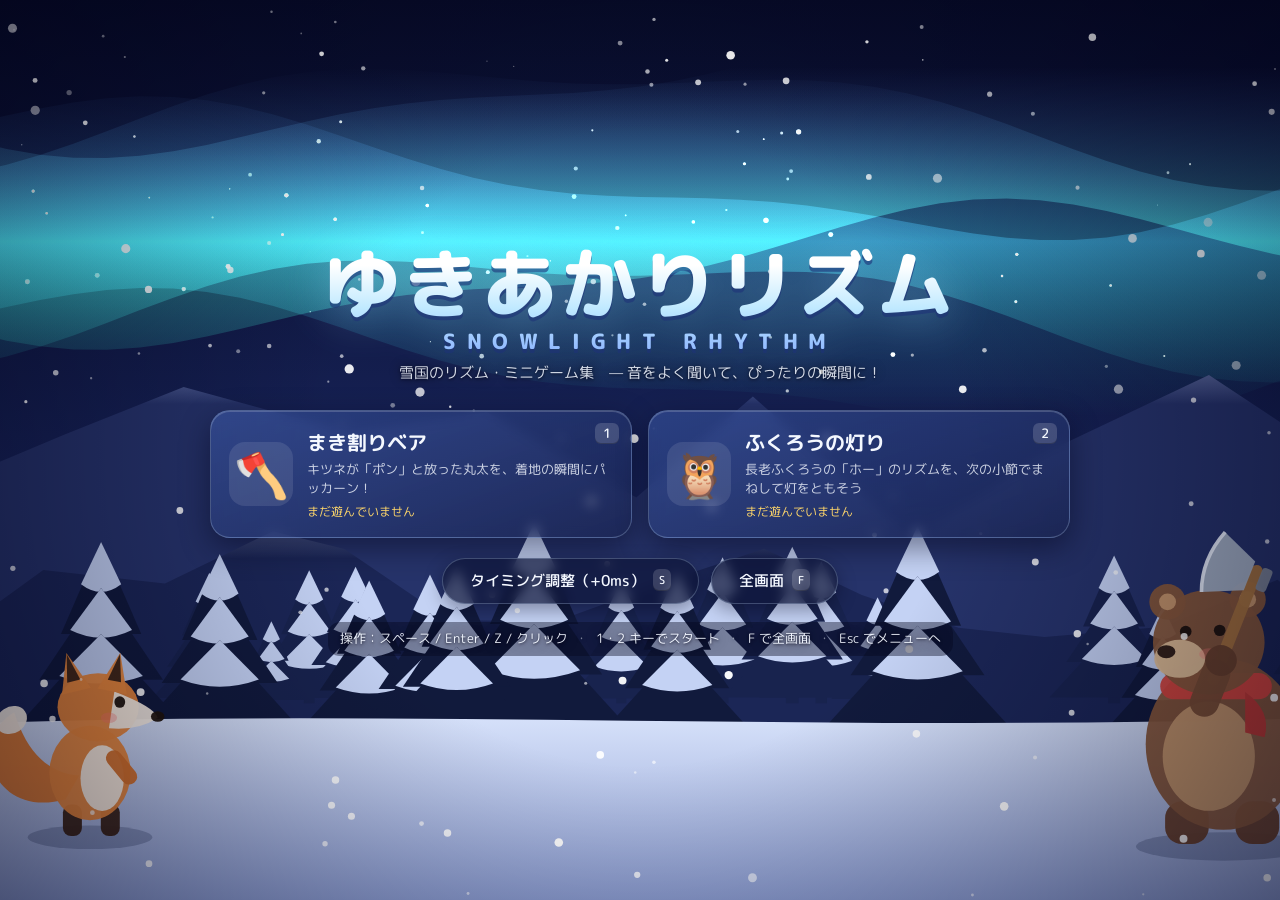
==== pc/index.html @ 42ff2d43 "ゆきあかりリズム：PC版とスマホ版の初版 雪国が舞台のリズム・ミニゲーム集（まき割りベア／ふくろうの灯り）。 入口ページ、PC版（キーボード操作・全画面）、スマホ版（タップ・縦横対応・振動・ホーム画面" ====
<!doctype html>
<html lang="ja">
<head>
<meta charset="utf-8">
<meta name="viewport" content="width=device-width,initial-scale=1">
<title>ゆきあかりリズム（PC版）</title>
<meta name="description" content="雪国が舞台のリズム・ミニゲーム集。音をよく聞いて、ぴったりの瞬間に押そう。">
<meta name="theme-color" content="#070b1f">
<link rel="icon" href="../icon.svg" type="image/svg+xml">
<link rel="preconnect" href="https://fonts.googleapis.com">
<link rel="preconnect" href="https://fonts.gstatic.com" crossorigin>
<link href="https://fonts.googleapis.com/css2?family=M+PLUS+Rounded+1c:wght@500;800&display=swap" rel="stylesheet">
<link rel="stylesheet" href="../style.css">
<link rel="stylesheet" href="../pc.css">
</head>
<body data-platform="pc">
<canvas id="game"></canvas>
<div id="ui"></div>
<script src="../game.js"></script>
</body>
</html>
---- style.css ----
:root {
  --snow: #f4f8ff;
  --ink: #18203f;
  --gold: #ffd76a;
  --ice: #9fe8ff;
  --glass: rgba(20, 30, 70, .55);
  --line: rgba(200, 225, 255, .25);
}
* { box-sizing: border-box; margin: 0; padding: 0; }
html, body {
  height: 100%;
  background: #070b1f;
  overflow: hidden;
  touch-action: manipulation;
  -webkit-user-select: none;
  user-select: none;
  -webkit-tap-highlight-color: transparent;
  -webkit-touch-callout: none;
}
body { font-family: 'M PLUS Rounded 1c', system-ui, sans-serif; color: var(--snow); }
/* 位置と大きさは game.js の resize() が決める */
canvas { position: fixed; display: block; }

#ui {
  position: fixed; inset: 0;
  display: flex; overflow-y: auto;
  padding: max(16px, env(safe-area-inset-top)) max(16px, env(safe-area-inset-right)) max(16px, env(safe-area-inset-bottom)) max(16px, env(safe-area-inset-left));
  pointer-events: none;
}
#ui:not(:empty) { pointer-events: auto; }
#ui > * { margin: auto; }
kbd {
  font: inherit; font-size: 11px; font-weight: 500; line-height: 1;
  padding: 3px 6px; margin-left: 8px; border-radius: 6px; vertical-align: 2px;
  background: rgba(255, 255, 255, .16); box-shadow: inset 0 -1px 0 rgba(0, 0, 0, .25);
}
button.btn:not(.ghost) kbd { background: rgba(0, 0, 0, .1); }

/* ---------- タイトル ---------- */
.menu { width: min(860px, 100%); text-align: center; animation: rise .6s cubic-bezier(.2, .9, .3, 1.2) both; }
.logo {
  font-size: clamp(40px, 8vw, 76px); font-weight: 800; letter-spacing: .04em; line-height: 1.05;
  background: linear-gradient(180deg, #fff 20%, #bfe9ff 60%, #8fb8ff);
  -webkit-background-clip: text; background-clip: text; color: transparent;
  filter: drop-shadow(0 4px 0 rgba(30, 50, 120, .6)) drop-shadow(0 0 24px rgba(150, 220, 255, .45));
}
.logo small { display: block; font-size: .28em; letter-spacing: .5em; margin-top: 6px; }
.tag { margin: 10px 0 26px; opacity: .85; font-size: 15px; }
.cards { display: grid; grid-template-columns: repeat(auto-fit, minmax(240px, 1fr)); gap: 16px; }
.card {
  font: inherit; color: inherit; cursor: pointer; text-align: left;
  display: grid; grid-template-columns: 64px 1fr; gap: 4px 14px; align-items: center;
  padding: 16px 18px; border-radius: 20px;
  background: linear-gradient(160deg, rgba(60, 90, 170, .55), rgba(25, 35, 80, .7));
  border: 1px solid var(--line);
  box-shadow: 0 10px 30px rgba(0, 0, 20, .45), inset 0 1px 0 rgba(255, 255, 255, .18);
  backdrop-filter: blur(6px);
  transition: transform .15s, box-shadow .15s;
}
.card:hover, .card:focus-visible { transform: translateY(-3px); box-shadow: 0 14px 34px rgba(0, 0, 20, .55), 0 0 0 2px rgba(159, 232, 255, .5); outline: none; }
.card .ico { grid-row: span 3; font-size: 44px; width: 64px; height: 64px; display: grid; place-items: center; border-radius: 16px; background: rgba(255, 255, 255, .1); }
.card b { font-size: 20px; }
.card small { font-size: 12.5px; opacity: .8; line-height: 1.5; }
.card em { font-style: normal; font-size: 12px; color: var(--gold); }
.row { display: flex; gap: 12px; justify-content: center; flex-wrap: wrap; margin-top: 20px; }
.tag, .hint { text-shadow: 0 1px 3px rgba(0, 0, 20, .9), 0 0 12px rgba(0, 0, 20, .7); }
.hint { margin-top: 18px; font-size: 12.5px; opacity: .9; line-height: 1.8; padding: 6px 12px; border-radius: 12px; background: rgba(7, 11, 31, .45); display: inline-block; }

button.btn {
  font: inherit; font-weight: 800; font-size: 17px; cursor: pointer;
  padding: 12px 28px; border-radius: 999px; border: 0; color: var(--ink);
  background: linear-gradient(180deg, #fff6d0, var(--gold));
  box-shadow: 0 5px 0 #c58a2a, 0 10px 20px rgba(0, 0, 0, .35);
  transition: transform .1s, box-shadow .1s;
}
button.btn:active { transform: translateY(4px); box-shadow: 0 1px 0 #c58a2a, 0 4px 10px rgba(0, 0, 0, .35); }
button.btn.ghost { color: var(--snow); background: rgba(14, 22, 58, .72); backdrop-filter: blur(6px); box-shadow: inset 0 0 0 1px var(--line), 0 6px 18px rgba(0, 0, 20, .35); font-weight: 500; font-size: 15px; }
.hint .sep { opacity: .5; margin: 0 .6em; }
body:not(.portrait) .only-portrait { display: none; }

/* ---------- パネル（結果・設定） ---------- */
.panel {
  width: min(520px, 100%); padding: 26px 26px 22px; border-radius: 24px; text-align: center;
  background: var(--glass); border: 1px solid var(--line); backdrop-filter: blur(10px);
  box-shadow: 0 20px 60px rgba(0, 0, 20, .6);
  animation: rise .5s cubic-bezier(.2, .9, .3, 1.2) both;
}
.panel h2 { font-size: 20px; opacity: .9; }
.score { font-size: 64px; font-weight: 800; line-height: 1.1; margin: 8px 0 2px; text-shadow: 0 0 20px rgba(159, 232, 255, .5); }
.score span { font-size: 22px; margin-left: 4px; }
.stars { font-size: 34px; letter-spacing: 6px; color: var(--gold); text-shadow: 0 0 14px rgba(255, 215, 106, .6); }
.stars i { font-style: normal; color: rgba(255, 255, 255, .2); text-shadow: none; }
.rank { font-size: 22px; font-weight: 800; margin: 2px 0 12px; }
.comments { list-style: none; text-align: left; display: grid; gap: 6px; margin: 0 auto 12px; max-width: 420px; }
.comments li { background: rgba(255, 255, 255, .08); border-radius: 12px; padding: 8px 12px; font-size: 14px; line-height: 1.5; }
.stats { font-size: 12.5px; opacity: .75; }
.best { font-size: 13px; color: var(--gold); margin-top: 4px; }
.panel p { font-size: 14px; line-height: 1.7; opacity: .9; }
.offset { font-size: 40px; font-weight: 800; margin: 10px 0; }
input[type=range] { width: 100%; accent-color: var(--ice); margin: 6px 0 4px; }

/* 背の低い画面（横向きスマホ・小さいウィンドウ）では詰める */
@media (max-height: 520px) {
  .logo { font-size: 38px; }
  .logo small { margin-top: 2px; }
  .tag { margin: 4px 0 12px; font-size: 13px; }
  .card { padding: 10px 14px; grid-template-columns: 48px 1fr; }
  .card .ico { width: 48px; height: 48px; font-size: 32px; }
  .card b { font-size: 17px; }
  .row { margin-top: 12px; }
  .hint { margin-top: 10px; }
  .panel { padding: 14px 20px; }
  .score { font-size: 44px; margin: 2px 0 0; }
  .stars { font-size: 24px; }
  .rank { font-size: 18px; margin-bottom: 6px; }
  .comments { gap: 4px; margin-bottom: 6px; }
  .comments li { padding: 5px 10px; font-size: 13px; }
  .panel .row { margin-top: 10px; }
  button.btn { padding: 9px 22px; font-size: 15px; }
}

@keyframes rise { from { opacity: 0; transform: translateY(24px) scale(.96); } to { opacity: 1; transform: none; } }
---- pc.css ----
/* PC版：キーボードとマウスで遊ぶ */
.card { position: relative; }
.card .key { position: absolute; top: 12px; right: 12px; margin: 0; font-size: 13px; padding: 4px 8px; }
body[data-scene="play"], body[data-scene="calib"] { cursor: none; }
#pad { display: none; }
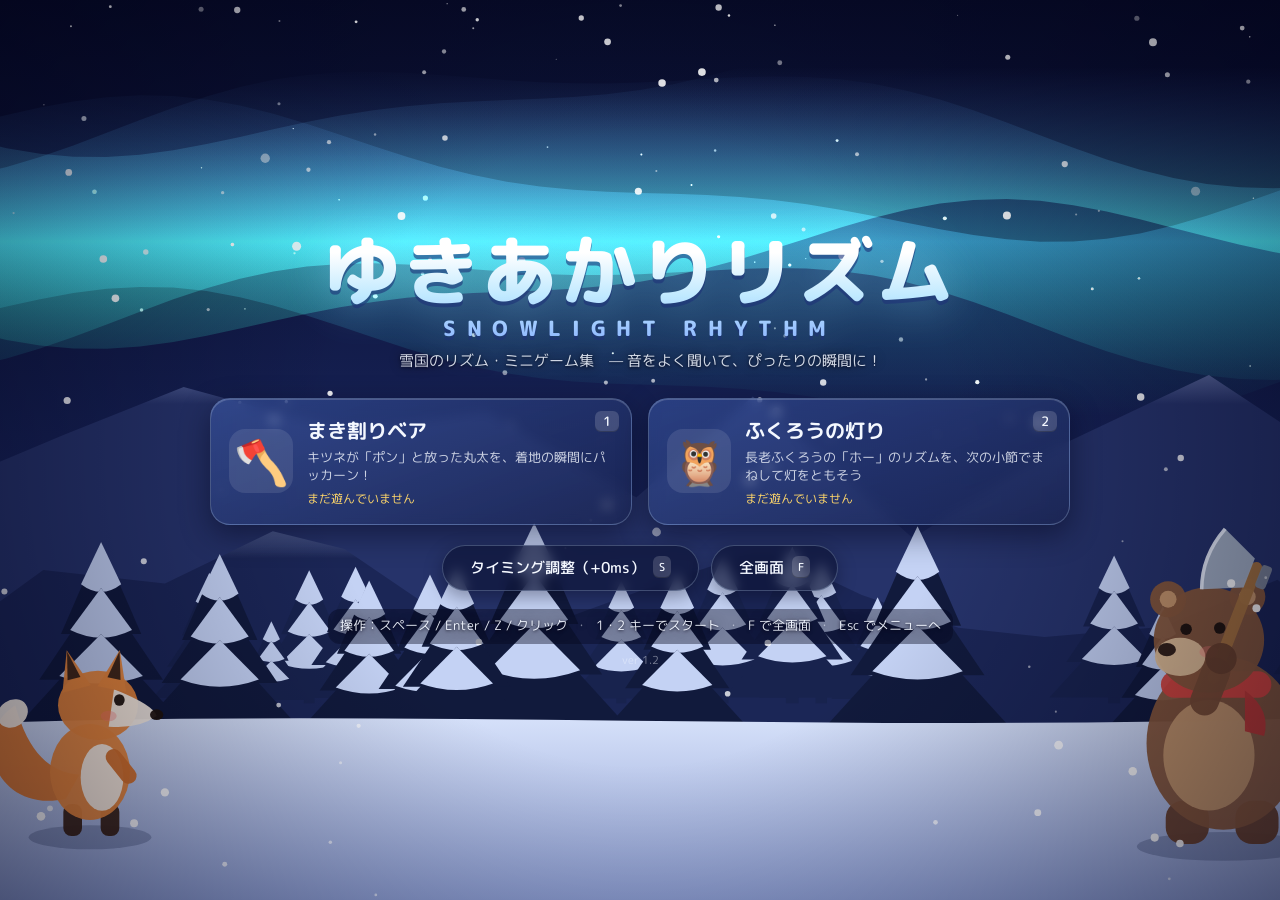
==== commit 29db9870: "スマホ版：連打での拡大対策を強化し、キャッシュ対策とバージョン表示を追加 - タッチ系イベントを window の capture で止め、touchmove も止める - viewport に ma" ====
--- a/pc/index.html
+++ b/pc/index.html
@@ -10,12 +10,12 @@
 <link rel="preconnect" href="https://fonts.googleapis.com">
 <link rel="preconnect" href="https://fonts.gstatic.com" crossorigin>
 <link href="https://fonts.googleapis.com/css2?family=M+PLUS+Rounded+1c:wght@500;800&display=swap" rel="stylesheet">
-<link rel="stylesheet" href="../style.css">
-<link rel="stylesheet" href="../pc.css">
+<link rel="stylesheet" href="../style.css?v=1.2">
+<link rel="stylesheet" href="../pc.css?v=1.2">
 </head>
 <body data-platform="pc">
 <canvas id="game"></canvas>
 <div id="ui"></div>
-<script src="../game.js"></script>
+<script src="../game.js?v=1.2"></script>
 </body>
 </html>
--- a/style.css
+++ b/style.css
@@ -75,6 +75,7 @@
 }
 button.btn:active { transform: translateY(4px); box-shadow: 0 1px 0 #c58a2a, 0 4px 10px rgba(0, 0, 0, .35); }
 button.btn.ghost { color: var(--snow); background: rgba(14, 22, 58, .72); backdrop-filter: blur(6px); box-shadow: inset 0 0 0 1px var(--line), 0 6px 18px rgba(0, 0, 20, .35); font-weight: 500; font-size: 15px; }
+.ver { margin-top: 8px; font-size: 11px; opacity: .45; }
 .hint .sep { opacity: .5; margin: 0 .6em; }
 body:not(.portrait) .only-portrait { display: none; }
 
